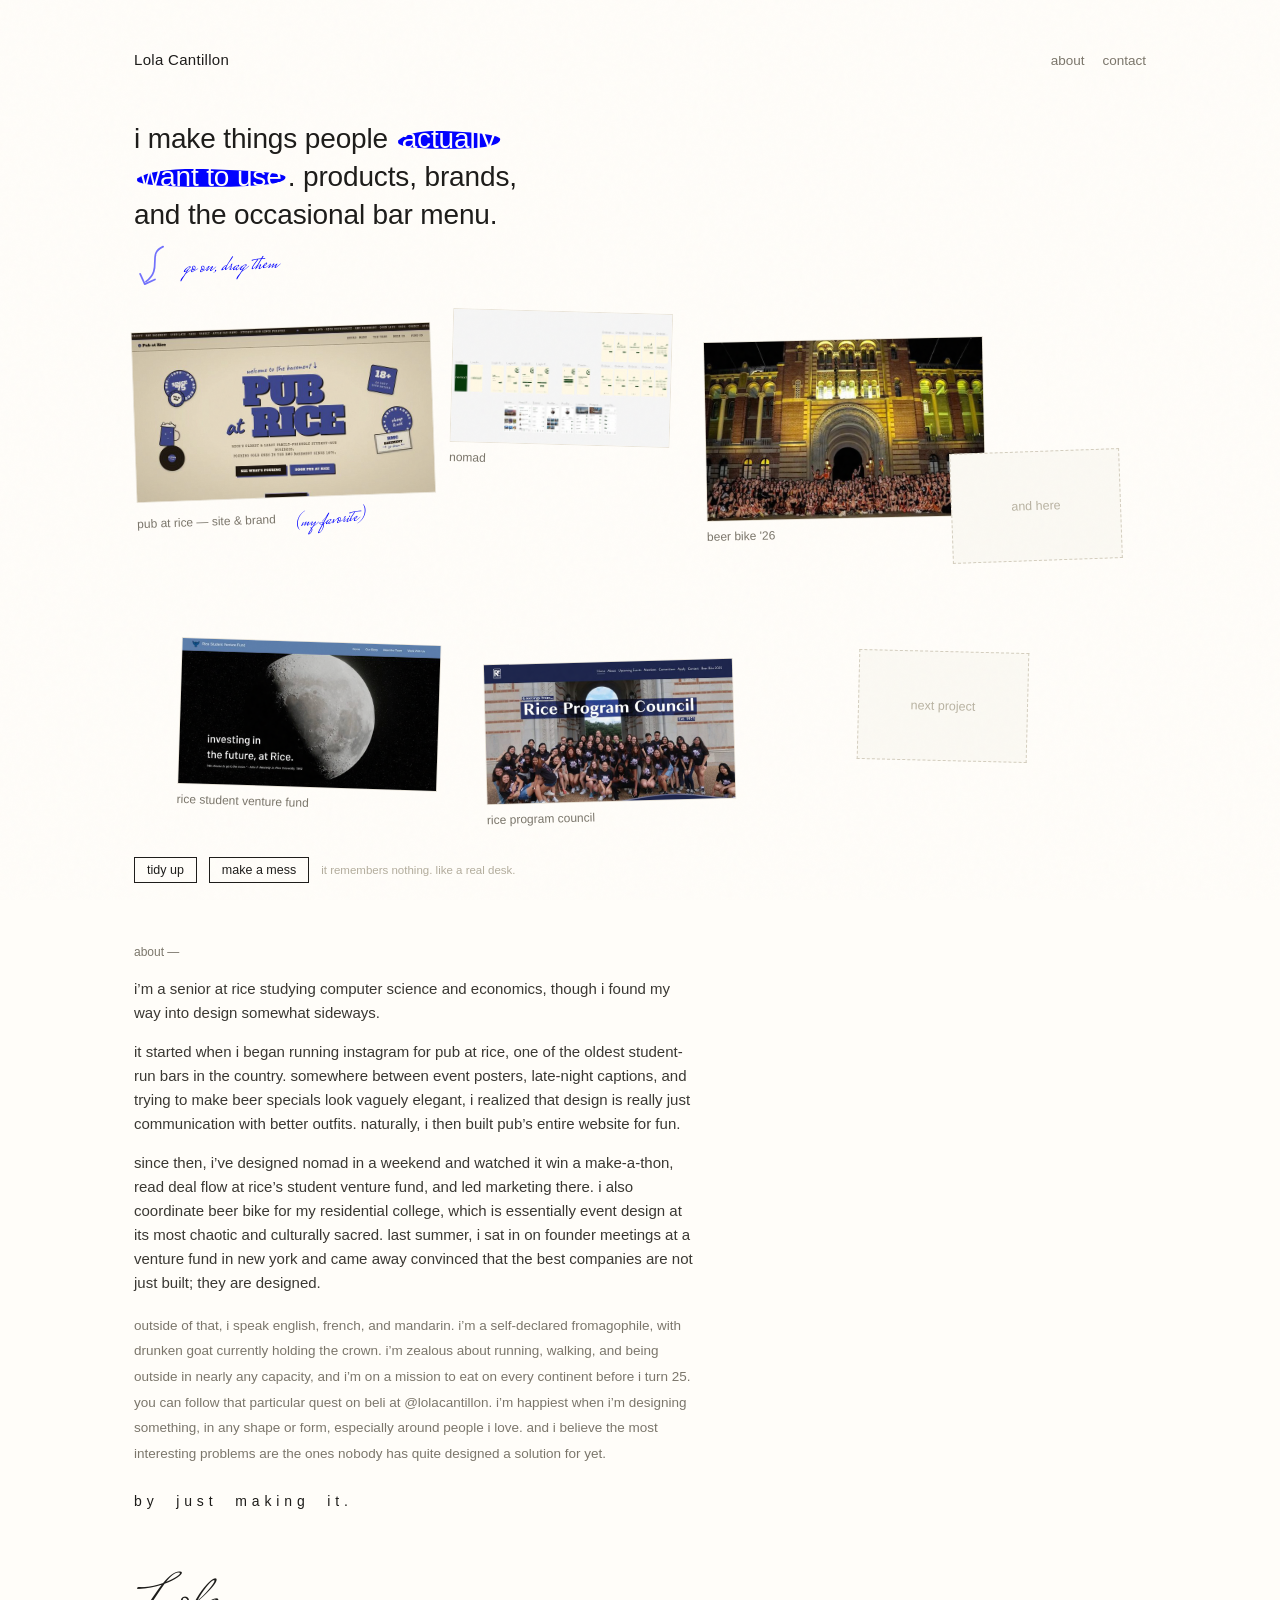
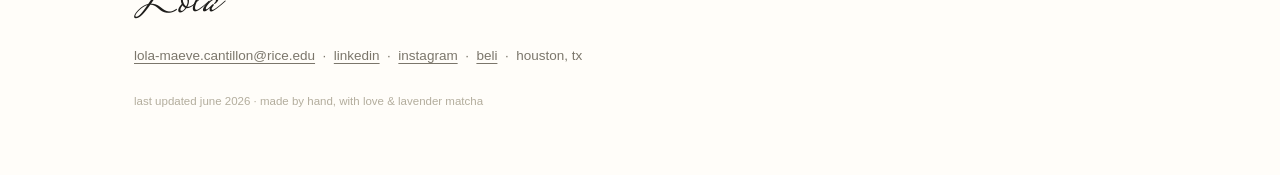
==== index (1).html @ f80d419a "Add files via upload" ====
<!DOCTYPE html>
<html lang="en">
<head>
<meta charset="UTF-8">
<meta name="viewport" content="width=device-width, initial-scale=1.0">
<title>lola cantillon</title>
<meta name="description" content="lola cantillon — i make things people actually want to use. products, brands, and the occasional bar menu.">
<meta property="og:title" content="lola cantillon">
<meta property="og:description" content="i make things people actually want to use.">
<meta property="og:type" content="website">
<link rel="icon" href="data:image/svg+xml,%3Csvg xmlns='http://www.w3.org/2000/svg' viewBox='0 0 32 32'%3E%3Cpath d='M16 3 L18.5 12.5 L28 11 L20 17 L25 26 L16 20.5 L7 26 L12 17 L4 11 L13.5 12.5 Z' fill='%231d1c1a'/%3E%3C/svg%3E">
<link rel="preconnect" href="https://fonts.googleapis.com">
<link rel="preconnect" href="https://fonts.gstatic.com" crossorigin>
<link href="https://fonts.googleapis.com/css2?family=Mrs+Saint+Delafield&display=swap" rel="stylesheet">
<style>
*{margin:0;padding:0;box-sizing:border-box}
:root{
  --bg:#fffdf9;
  --ink:#1d1c1a;
  --grey:#7b766b;
  --blue:#0000FF;
  --hairline:#eae5da;
}
html{scroll-behavior:smooth}
body{
  background:var(--bg);
  color:var(--ink);
  font-family:'Helvetica Neue',Helvetica,Arial,sans-serif;
  font-size:15px;
  line-height:1.6;
  -webkit-font-smoothing:antialiased;
  text-rendering:optimizeLegibility;
}
::selection{background:var(--blue);color:var(--bg)}
a{color:var(--ink);text-decoration:underline;text-underline-offset:3px;text-decoration-thickness:1px}
a:hover{background:var(--blue);color:var(--bg);text-decoration:none}
a:focus-visible{outline:2px solid var(--blue);outline-offset:3px;background:none;color:var(--ink)}
img{display:block;width:100%}

.page{max-width:1060px;margin:0 auto;padding:48px 24px 64px}

/* header */
.top{display:flex;justify-content:space-between;align-items:baseline;margin-bottom:48px}
.top .name{font-size:15px;letter-spacing:.02em}
.top nav{display:flex;gap:18px;font-size:13.5px}
.top nav a{text-decoration:none;color:var(--grey)}
.top nav a:hover{color:var(--ink);background:none;text-decoration:underline;text-underline-offset:3px}

/* one-liner */
.statement{
  font-size:clamp(20px,2.8vw,28px);
  line-height:1.35;
  letter-spacing:-.005em;
  max-width:26ch;
  margin-bottom:10px;
}
.statement .hl{
  padding:0 6px;
  color:var(--bg);
  background-image:url("data:image/svg+xml,%3Csvg xmlns='http://www.w3.org/2000/svg' viewBox='0 0 300 60' preserveAspectRatio='none'%3E%3Cpath d='M6,34 C30,18 80,14 150,16 C220,18 282,22 294,30 C298,40 270,50 150,50 C60,50 10,46 6,38 Z' fill='%230000FF'/%3E%3C/svg%3E");
  background-size:100% 100%;
  background-repeat:no-repeat;
  box-decoration-break:clone;-webkit-box-decoration-break:clone;
}

/* hand-drawn arrow doodle + invitation note */
.invite{display:flex;align-items:flex-end;gap:10px;margin:0 0 18px}
.doodle{display:block;width:40px;height:50px;color:var(--blue);opacity:.55;transform:rotate(8deg)}
.dragnote{font-family:'Mrs Saint Delafield',cursive;font-size:22px;color:var(--blue);display:inline-block;transform:rotate(-3deg);margin-bottom:8px}

/* handwritten margin note on a tile */
.note{font-family:'Mrs Saint Delafield',cursive;font-size:20px;color:var(--blue);margin-left:6px;display:inline-block;transform:rotate(-4deg) translateY(2px)}

/* the pinboard */
.board{position:relative;margin:0 0 6px}
.tile{
  display:block;text-decoration:none;
  break-inside:avoid;
}
.tile:hover{background:none;color:var(--ink)}
.tile figure{margin:0}
.tile img{border:1px solid var(--hairline);transition:border-color .2s;background:#efece3}
.tile:hover img{border-color:var(--blue)}
.tile figcaption{font-size:12px;color:var(--grey);margin-top:6px;transition:color .2s}
.tile .arr{color:var(--blue);opacity:0;margin-left:2px;transition:opacity .2s}
.tile:hover figcaption{color:var(--ink)}
.tile:hover .arr{opacity:1}
.ph{
  border:1px dashed #d4cebf;
  display:flex;align-items:center;justify-content:center;
  color:#b9b3a2;font-size:12.5px;
  min-height:110px;
  background:#fbf9f3;
}

/* desktop: tiles float free */
@media(min-width:761px){
  .board .tile{position:absolute;cursor:grab;user-select:none;-webkit-user-select:none;touch-action:none}
  .board .tile:active{cursor:grabbing}
  .board .tile img{pointer-events:none}
}

/* controls under the board */
.controls{display:flex;gap:12px;align-items:center;margin:0 0 30px;position:relative;z-index:5000}
.controls button{
  font-family:inherit;font-size:12.5px;color:var(--ink);
  background:transparent;border:1px solid var(--ink);
  padding:5px 12px;cursor:pointer;
}
.controls button:hover{border-color:var(--blue);color:var(--blue)}
.controls button:focus-visible{outline:2px solid var(--blue);outline-offset:2px}
.controls .hint{font-size:11.5px;color:#b3ad9d}

/* whisper-quiet entrance */
@media (prefers-reduced-motion:no-preference){
  .board>*{animation:in .5s ease backwards}
  .board>*:nth-child(1){animation-delay:.02s}
  .board>*:nth-child(2){animation-delay:.06s}
  .board>*:nth-child(3){animation-delay:.10s}
  .board>*:nth-child(4){animation-delay:.14s}
  .board>*:nth-child(5){animation-delay:.18s}
  .board>*:nth-child(6){animation-delay:.22s}
  .board>*:nth-child(7){animation-delay:.26s}
  @keyframes in{from{opacity:0}to{opacity:1}}
}

/* about */
.about{max-width:560px;margin:60px 0 0}
.about .lab{font-size:12px;color:var(--grey);margin-bottom:14px}
.about p{margin-bottom:1em;color:#3a3833}
.about .etc{font-size:13.5px;color:var(--grey);margin-top:18px;line-height:1.9}
.about .kicker{letter-spacing:.35em;margin-top:24px;font-size:14px;color:var(--ink)}

/* signature + contact */
.outro{margin-top:64px}
.sig{font-family:'Mrs Saint Delafield',cursive;font-size:54px;line-height:1;transform:rotate(-3deg);display:inline-block}
.contact{margin-top:14px;font-size:13.5px;color:var(--grey)}
.contact a{color:var(--grey)}
.contact a:hover{color:var(--bg)}
.updated{margin-top:26px;font-size:11.5px;color:#b3ad9d}

/* mobile: clean masonry fallback, no drag toys */
@media(max-width:760px){
  .page{padding:32px 18px 52px}
  .top{margin-bottom:34px}
  .statement{margin-bottom:6px}
  .dragnote{display:none}
  .doodle{color:#b9b3a2;opacity:1}
  .board{columns:2;column-gap:12px;height:auto !important}
  .board .tile{position:static !important;width:100% !important;transform:none !important;margin-bottom:14px}
  .controls{display:none}
  .about{margin-top:48px}
  .outro{margin-top:48px}
}
</style>
</head>
<body>
<div aria-hidden="true" style="position:fixed;inset:0;z-index:9990;pointer-events:none;opacity:.02;background-image:url(&quot;data:image/svg+xml,%3Csvg viewBox='0 0 180 180' xmlns='http://www.w3.org/2000/svg'%3E%3Cfilter id='n'%3E%3CfeTurbulence type='fractalNoise' baseFrequency='0.85' numOctaves='3'/%3E%3C/filter%3E%3Crect width='100%25' height='100%25' filter='url(%23n)'/%3E%3C/svg%3E&quot;)"></div>

<div class="page">

  <div class="top">
    <span class="name">Lola Cantillon</span>
    <nav>
      <a href="#about">about</a>
      <a href="mailto:lola-maeve.cantillon@rice.edu">contact</a>
    </nav>
  </div>

  <p class="statement">i make things people <span class="hl">actually want to use</span>. products, brands, and the occasional bar menu.</p>

  <div class="invite">
    <svg class="doodle" viewBox="0 0 46 58" fill="none" aria-hidden="true"><path d="M30 3 C 12 14, 34 28, 16 46" stroke="currentColor" stroke-width="2" stroke-linecap="round"/><path d="M8 38 L15 49 L26 42" stroke="currentColor" stroke-width="2" stroke-linecap="round" stroke-linejoin="round" fill="none"/></svg>
    <span class="dragnote" aria-hidden="true">go on, drag them</span>
  </div>

  <!-- the board: each tile is a normal <a>. swap an img + caption, or copy a tile to add a project. -->
  <!-- data-w = tile width on desktop · data-fx = horizontal spot (0..1) · data-fy = vertical spot in px · data-r = resting tilt -->
  <div class="board" id="board">
    <a class="tile" href="projects/pub-at-rice.html" data-w="300" data-fx="0.00" data-fy="16" data-r="-2">
      <figure><img src="[data-uri]" alt="Pub at Rice website" loading="lazy">
      <figcaption>pub at rice — site &amp; brand<span class="arr">↗</span><span class="note">(my favorite)</span></figcaption></figure>
    </a>
    <a class="tile" href="projects/nomad.html" data-w="220" data-fx="0.40" data-fy="0" data-r="1.6">
      <figure><img src="[data-uri]" alt="Nomad travel app prototype" loading="lazy">
      <figcaption>nomad<span class="arr">↗</span></figcaption></figure>
    </a>
    <a class="tile" href="projects/beer-bike-26.html" data-w="280" data-fx="0.78" data-fy="28" data-r="-1.2">
      <figure><img src="[data-uri]" alt="Beer Bike at Sid Richardson" loading="lazy">
      <figcaption>beer bike '26<span class="arr">↗</span></figcaption></figure>
    </a>
    <a class="tile" href="projects/rice-student-venture-fund.html" data-w="260" data-fx="0.06" data-fy="330" data-r="1.8">
      <figure><img src="[data-uri]" alt="Rice Student Venture Fund site" loading="lazy">
      <figcaption>rice student venture fund<span class="arr">↗</span></figcaption></figure>
    </a>
    <a class="tile" href="projects/rice-program-council.html" data-w="250" data-fx="0.46" data-fy="350" data-r="-1.5">
      <figure><img src="[data-uri]" alt="Rice Program Council site" loading="lazy">
      <figcaption>rice program council<span class="arr">↗</span></figcaption></figure>
    </a>
    <!-- placeholders: swap these for real projects when ready -->
    <div class="tile" data-w="170" data-fx="0.86" data-fy="340" data-r="1.4"><div class="ph">next project</div></div>
    <div class="tile" data-w="170" data-fx="0.97" data-fy="140" data-r="-2"><div class="ph">and here</div></div>
  </div>

  <div class="controls" aria-hidden="false">
    <button id="tidy" type="button">tidy up</button>
    <button id="mess" type="button">make a mess</button>
    <span class="hint">it remembers nothing. like a real desk.</span>
  </div>

  <div class="about" id="about">
    <div class="lab">about —</div>
      <div class="about-text">
        <p>i’m a senior at rice studying computer science and economics, though i found my way into design somewhat sideways.</p>

        <p>it started when i began running instagram for pub at rice, one of the oldest student-run bars in the country. somewhere between event posters, late-night captions, and trying to make beer specials look vaguely elegant, i realized that design is really just communication with better outfits. naturally, i then built pub’s entire website for fun.</p>

        <p>since then, i’ve designed nomad in a weekend and watched it win a make-a-thon, read deal flow at rice’s student venture fund, and led marketing there. i also coordinate beer bike for my residential college, which is essentially event design at its most chaotic and culturally sacred. last summer, i sat in on founder meetings at a venture fund in new york and came away convinced that the best companies are not just built; they are designed.</p>
      </div>
    <div class="etc">
      outside of that, i speak english, french, and mandarin. i’m a self-declared fromagophile, with drunken goat currently holding the crown. i’m zealous about running, walking, and being outside in nearly any capacity, and i’m on a mission to eat on every continent before i turn 25. you can follow that particular quest on beli at @lolacantillon.

i’m happiest when i’m designing something, in any shape or form, especially around people i love. and i believe the most interesting problems are the ones nobody has quite designed a solution for yet.
    </div>
    <p class="kicker">by&nbsp; just&nbsp; making&nbsp; it.</p>
  </div>

  <div class="outro">
    <span class="sig">Lola</span>
    <div class="contact">
      <a href="mailto:lola-maeve.cantillon@rice.edu">lola-maeve.cantillon@rice.edu</a>
      &nbsp;·&nbsp; <a href="http://www.linkedin.com/in/lola-cantillon" target="_blank" rel="noopener">linkedin</a>
      &nbsp;·&nbsp; <a href="https://www.instagram.com/lolacantillon/" target="_blank" rel="noopener">instagram</a>
      &nbsp;·&nbsp; <a href="https://beliapp.co/app/lolacantillon" target="_blank" rel="noopener">beli</a>
      &nbsp;·&nbsp; houston, tx
    </div>
    <div class="updated">last updated june 2026 · made by hand, with love &amp; lavender matcha</div>
  </div>

</div>

<script>
(function(){
  var board = document.getElementById('board');
  var mq = window.matchMedia('(min-width:761px)');
  var tiles = Array.prototype.slice.call(board.querySelectorAll('.tile'));
  var z = 10, inited = false;

  function place(t,x,y,r){ t.style.left=x+'px'; t.style.top=y+'px'; t.style.transform='rotate('+r+'deg)'; }
  function smooth(t){ t.style.transition='left .35s ease,top .35s ease,transform .35s ease'; setTimeout(function(){ t.style.transition=''; },380); }

  function homePos(t){
    var w = parseFloat(t.dataset.w);
    var fx = parseFloat(t.dataset.fx);
    var fy = parseFloat(t.dataset.fy);
    var x = Math.max(0, fx * Math.max(0, board.offsetWidth - w));
    return {x:x, y:fy, r:parseFloat(t.dataset.r)};
  }

  function fitBoard(){
    var max = 0;
    tiles.forEach(function(t){
      var bottom = (parseFloat(t.style.top)||0) + t.offsetHeight;
      if(bottom > max) max = bottom;
    });
    board.style.height = (max + 24) + 'px';
  }

  function goHome(animate){
    tiles.forEach(function(t){
      t.style.width = t.dataset.w + 'px';
      var p = homePos(t);
      if(animate) smooth(t);
      place(t, p.x, p.y, p.r);
      t._moved = false;
    });
    fitBoard();
  }

  function init(){
    if(inited) return;
    inited = true;
    goHome(false);
    tiles.forEach(function(t){
      t.addEventListener('pointerdown', function(e){
        if(!mq.matches) return;
        t.setPointerCapture(e.pointerId);
        z++; t.style.zIndex = z;
        var sx=e.clientX, sy=e.clientY;
        var ox=parseFloat(t.style.left)||0, oy=parseFloat(t.style.top)||0;
        t._dragged = false;
        function mv(ev){
          var dx=ev.clientX-sx, dy=ev.clientY-sy;
          if(Math.abs(dx)>6 || Math.abs(dy)>6) t._dragged = true;
          if(t._dragged){ place(t, ox+dx, oy+dy, parseFloat(t.dataset.r)); t._moved = true; }
        }
        function up(){
          t.removeEventListener('pointermove', mv);
          t.removeEventListener('pointerup', up);
          fitBoard();
        }
        t.addEventListener('pointermove', mv);
        t.addEventListener('pointerup', up);
      });
      t.addEventListener('click', function(e){
        if(t._dragged){ e.preventDefault(); t._dragged = false; }
      });
      t.addEventListener('dragstart', function(e){ e.preventDefault(); });
    });

    document.getElementById('tidy').addEventListener('click', function(){
      var x=0, y=8, rowH=0, gap=16;
      tiles.forEach(function(t){
        var w=t.offsetWidth, h=t.offsetHeight;
        if(x+w > board.offsetWidth){ x=0; y+=rowH+gap; rowH=0; }
        smooth(t); place(t, x, y, 0);
        x+=w+gap; if(h>rowH) rowH=h;
        t._moved = true;
      });
      setTimeout(fitBoard, 390);
    });

    document.getElementById('mess').addEventListener('click', function(){
      var bw = board.offsetWidth, bh = Math.max(board.offsetHeight, 480);
      tiles.forEach(function(t){
        var maxX = Math.max(0, bw - t.offsetWidth);
        var maxY = Math.max(0, bh - t.offsetHeight - 24);
        var x = Math.random()*maxX;
        var y = Math.random()*maxY;
        var r = (Math.random()*10 - 5).toFixed(1);
        z++; t.style.zIndex = z;
        smooth(t); place(t, Math.round(x), Math.round(y), r);
        t._moved = true;
      });
      setTimeout(fitBoard, 390);
    });

    window.addEventListener('resize', function(){
      if(!mq.matches){
        tiles.forEach(function(t){ t.style.left=t.style.top=t.style.transform=t.style.width=''; });
        board.style.height='';
        return;
      }
      var anyMoved = tiles.some(function(t){ return t._moved; });
      if(!anyMoved) goHome(false); else fitBoard();
    });

    // re-fit whenever a photo finishes loading (lazy images settle late)
    function settle(){
      if(!mq.matches) return;
      var anyMoved = tiles.some(function(t){ return t._moved; });
      if(!anyMoved) goHome(false); else fitBoard();
    }
    tiles.forEach(function(t){
      var im = t.querySelector('img');
      if(im && !im.complete) im.addEventListener('load', settle);
    });
    window.addEventListener('load', settle);
  }

  if(mq.matches) init();
  mq.addEventListener ? mq.addEventListener('change', function(e){ if(e.matches) init(); })
                      : mq.addListener(function(e){ if(e.matches) init(); });
})();
</script>

</body>
</html>
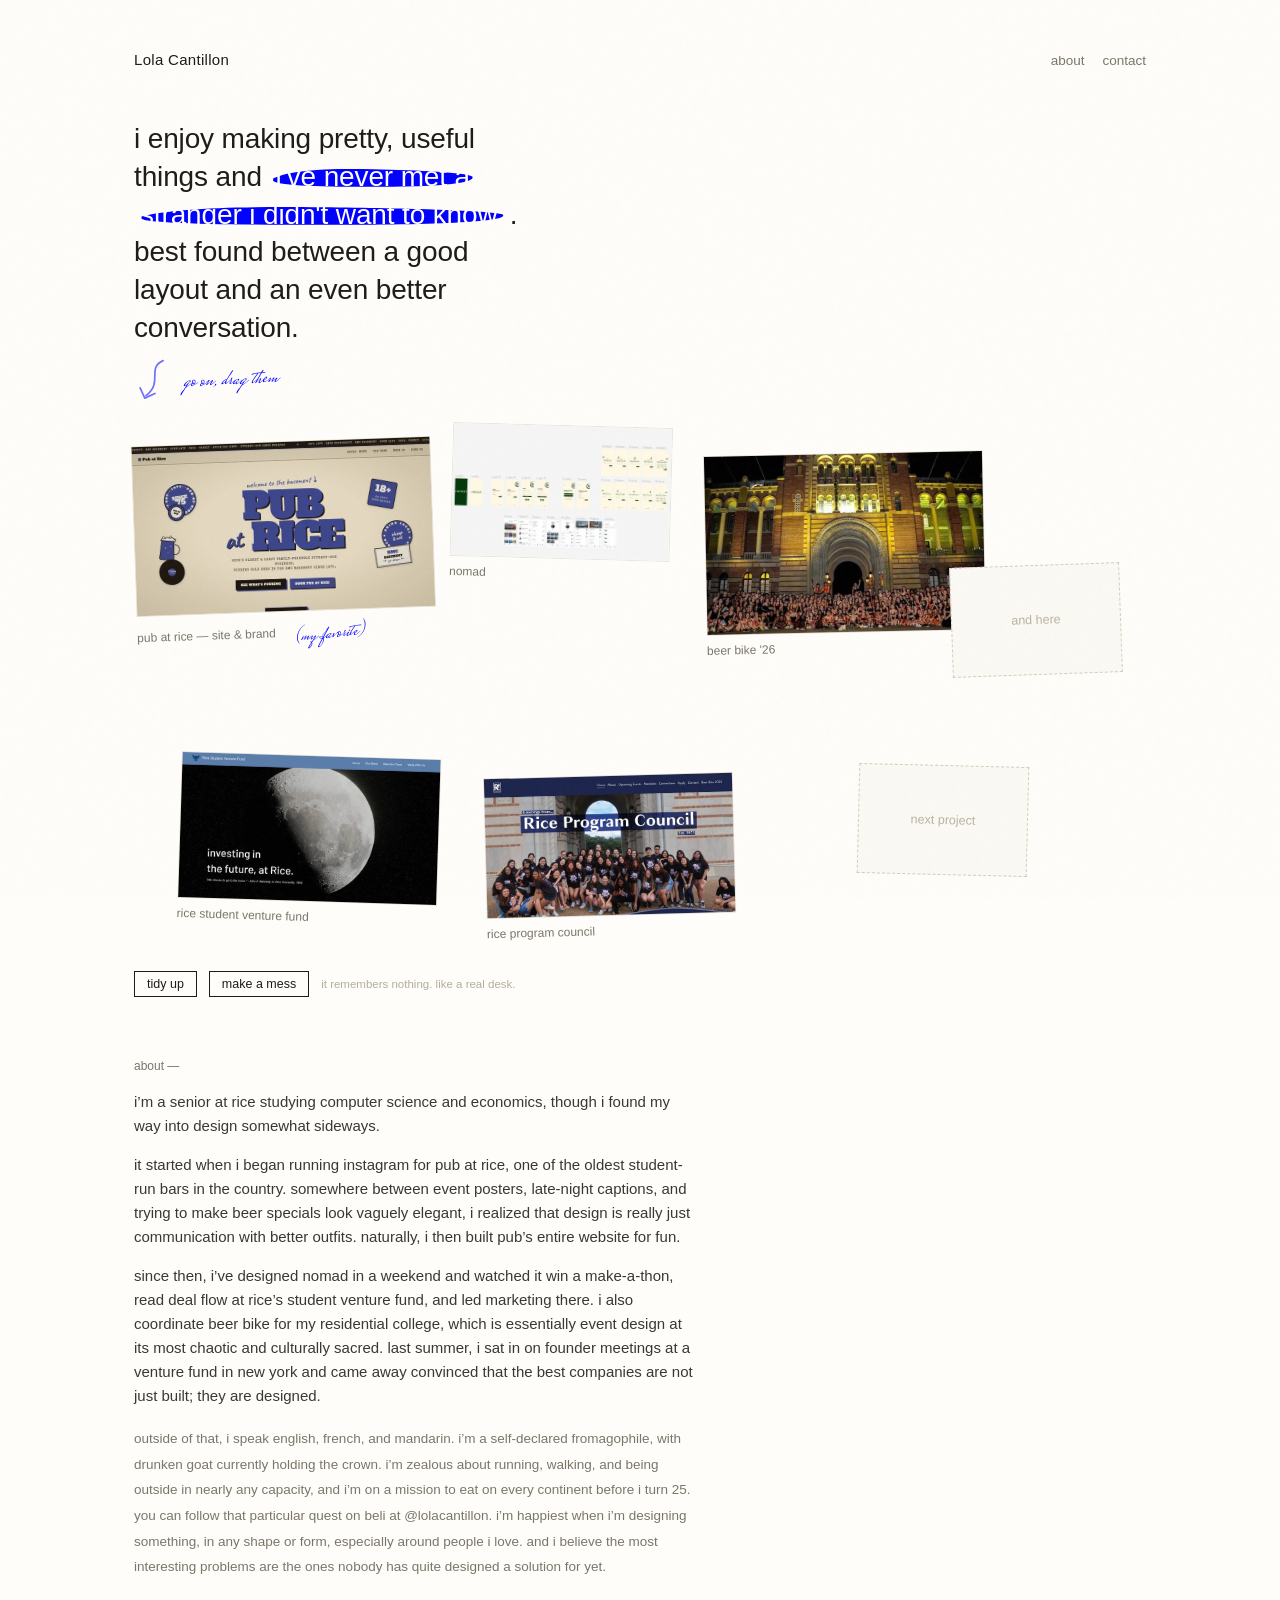
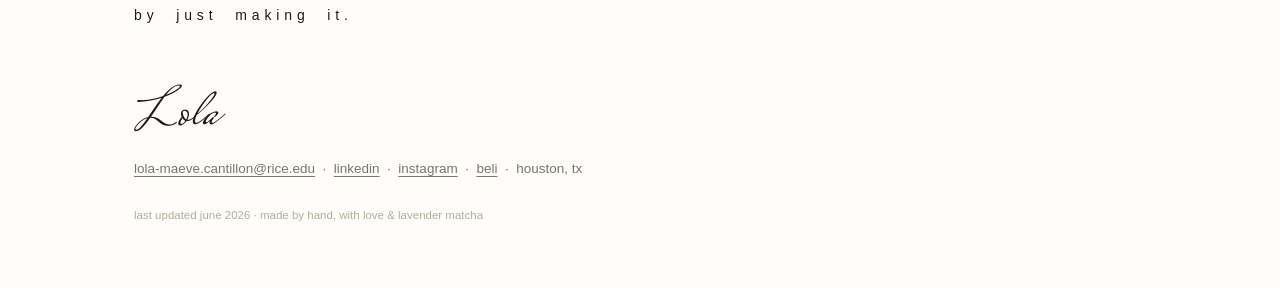
==== commit 343fd05c: "Update index (1).html" ====
--- a/index (1).html
+++ b/index (1).html
@@ -4,9 +4,9 @@
 <meta charset="UTF-8">
 <meta name="viewport" content="width=device-width, initial-scale=1.0">
 <title>lola cantillon</title>
-<meta name="description" content="lola cantillon — i make things people actually want to use. products, brands, and the occasional bar menu.">
+<meta name="description" content="lola cantillon — i enjoy making pretty, useful things and i've never met a stranger i didn't want to know. best found between a good layout and an even better conversation.">
 <meta property="og:title" content="lola cantillon">
-<meta property="og:description" content="i make things people actually want to use.">
+<meta property="og:description" content="i enjoy making pretty, useful things and i've never met a stranger i didn't want to know.">
 <meta property="og:type" content="website">
 <link rel="icon" href="data:image/svg+xml,%3Csvg xmlns='http://www.w3.org/2000/svg' viewBox='0 0 32 32'%3E%3Cpath d='M16 3 L18.5 12.5 L28 11 L20 17 L25 26 L16 20.5 L7 26 L12 17 L4 11 L13.5 12.5 Z' fill='%231d1c1a'/%3E%3C/svg%3E">
 <link rel="preconnect" href="https://fonts.googleapis.com">
@@ -167,7 +167,7 @@
     </nav>
   </div>
 
-  <p class="statement">i make things people <span class="hl">actually want to use</span>. products, brands, and the occasional bar menu.</p>
+  <p class="statement">i enjoy making pretty, useful things and <span class="hl">i've never met a stranger i didn't want to know.</span>. best found between a good layout and an even better conversation.</p>
 
   <div class="invite">
     <svg class="doodle" viewBox="0 0 46 58" fill="none" aria-hidden="true"><path d="M30 3 C 12 14, 34 28, 16 46" stroke="currentColor" stroke-width="2" stroke-linecap="round"/><path d="M8 38 L15 49 L26 42" stroke="currentColor" stroke-width="2" stroke-linecap="round" stroke-linejoin="round" fill="none"/></svg>
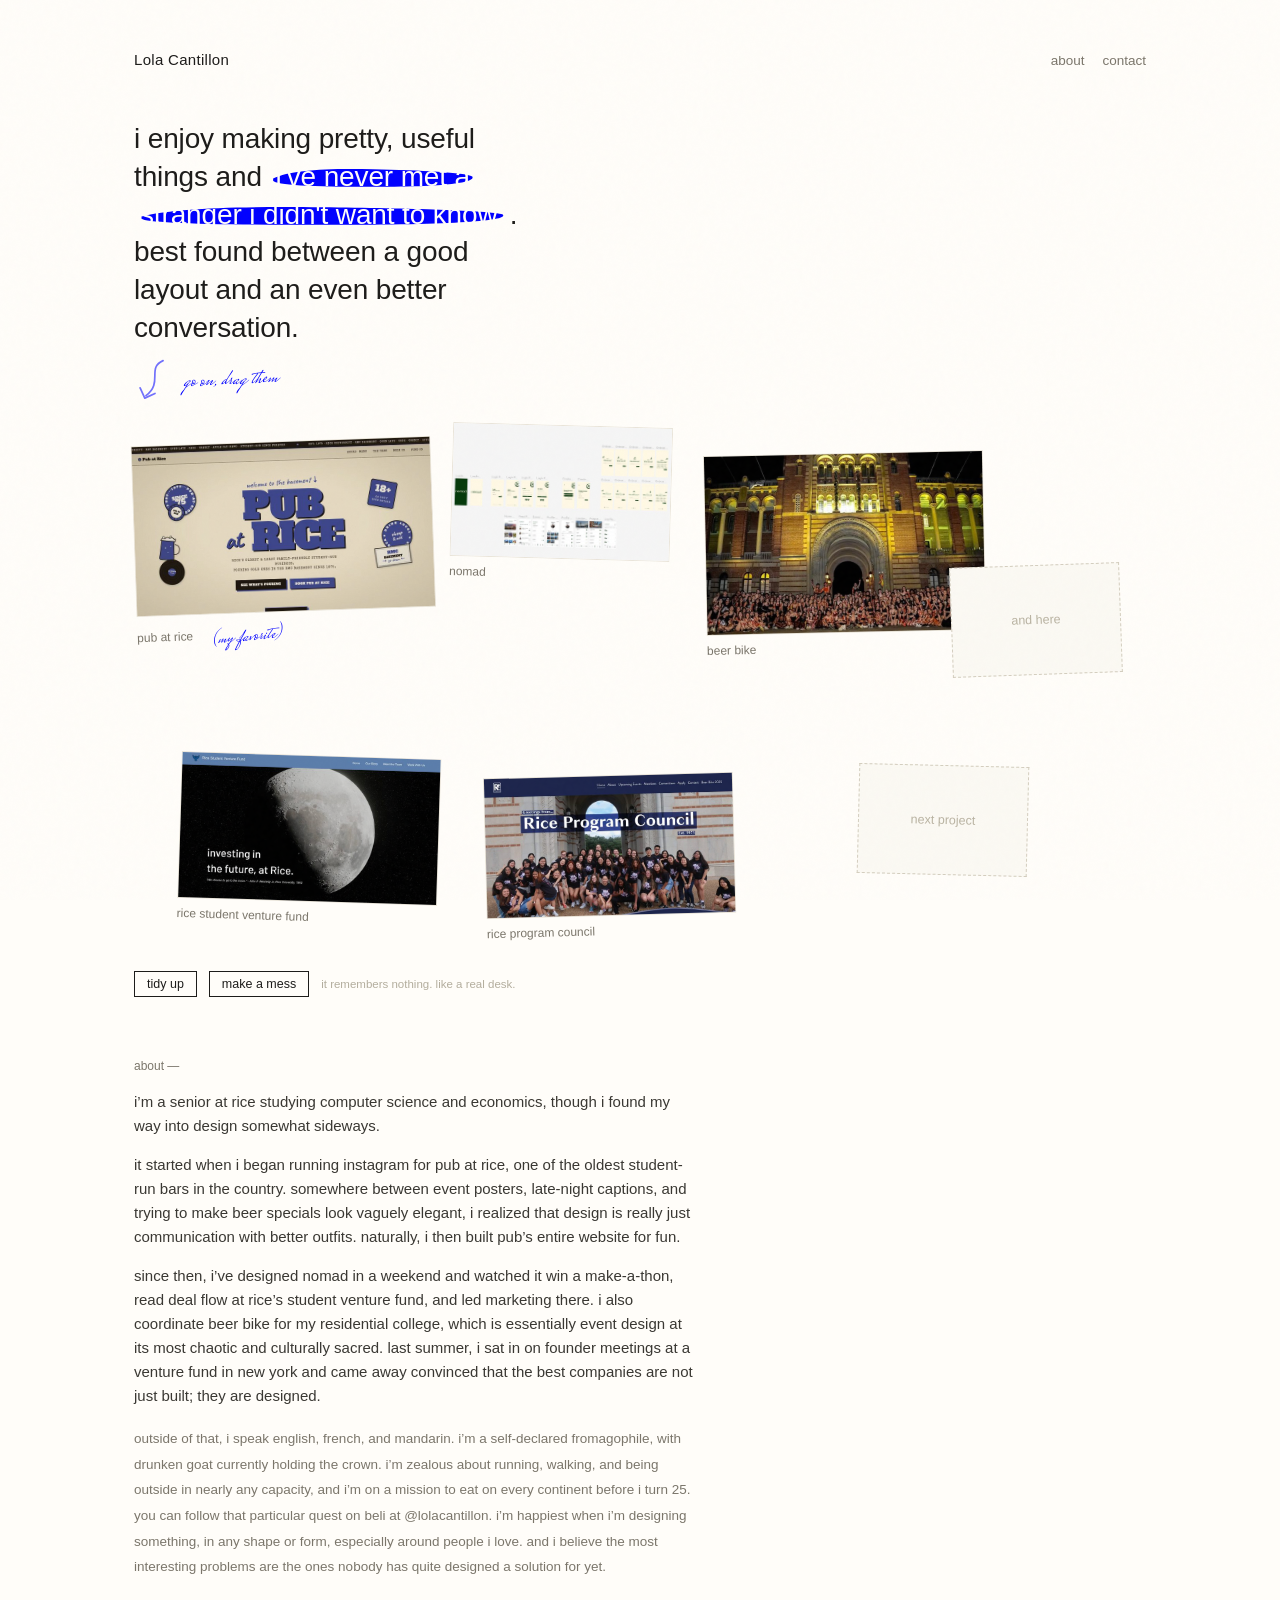
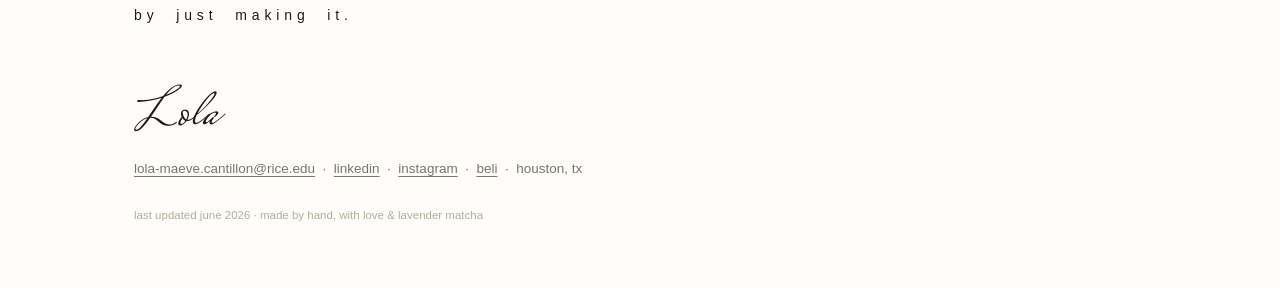
==== commit 0289b922: "Update index (1).html" ====
--- a/index (1).html
+++ b/index (1).html
@@ -179,7 +179,7 @@
   <div class="board" id="board">
     <a class="tile" href="projects/pub-at-rice.html" data-w="300" data-fx="0.00" data-fy="16" data-r="-2">
       <figure><img src="[data-uri]" alt="Pub at Rice website" loading="lazy">
-      <figcaption>pub at rice — site &amp; brand<span class="arr">↗</span><span class="note">(my favorite)</span></figcaption></figure>
+      <figcaption>pub at rice<span class="arr">↗</span><span class="note">(my favorite)</span></figcaption></figure>
     </a>
     <a class="tile" href="projects/nomad.html" data-w="220" data-fx="0.40" data-fy="0" data-r="1.6">
       <figure><img src="[data-uri]" alt="Nomad travel app prototype" loading="lazy">
@@ -187,7 +187,7 @@
     </a>
     <a class="tile" href="projects/beer-bike-26.html" data-w="280" data-fx="0.78" data-fy="28" data-r="-1.2">
       <figure><img src="[data-uri]" alt="Beer Bike at Sid Richardson" loading="lazy">
-      <figcaption>beer bike '26<span class="arr">↗</span></figcaption></figure>
+      <figcaption>beer bike<span class="arr">↗</span></figcaption></figure>
     </a>
     <a class="tile" href="projects/rice-student-venture-fund.html" data-w="260" data-fx="0.06" data-fy="330" data-r="1.8">
       <figure><img src="[data-uri]" alt="Rice Student Venture Fund site" loading="lazy">
